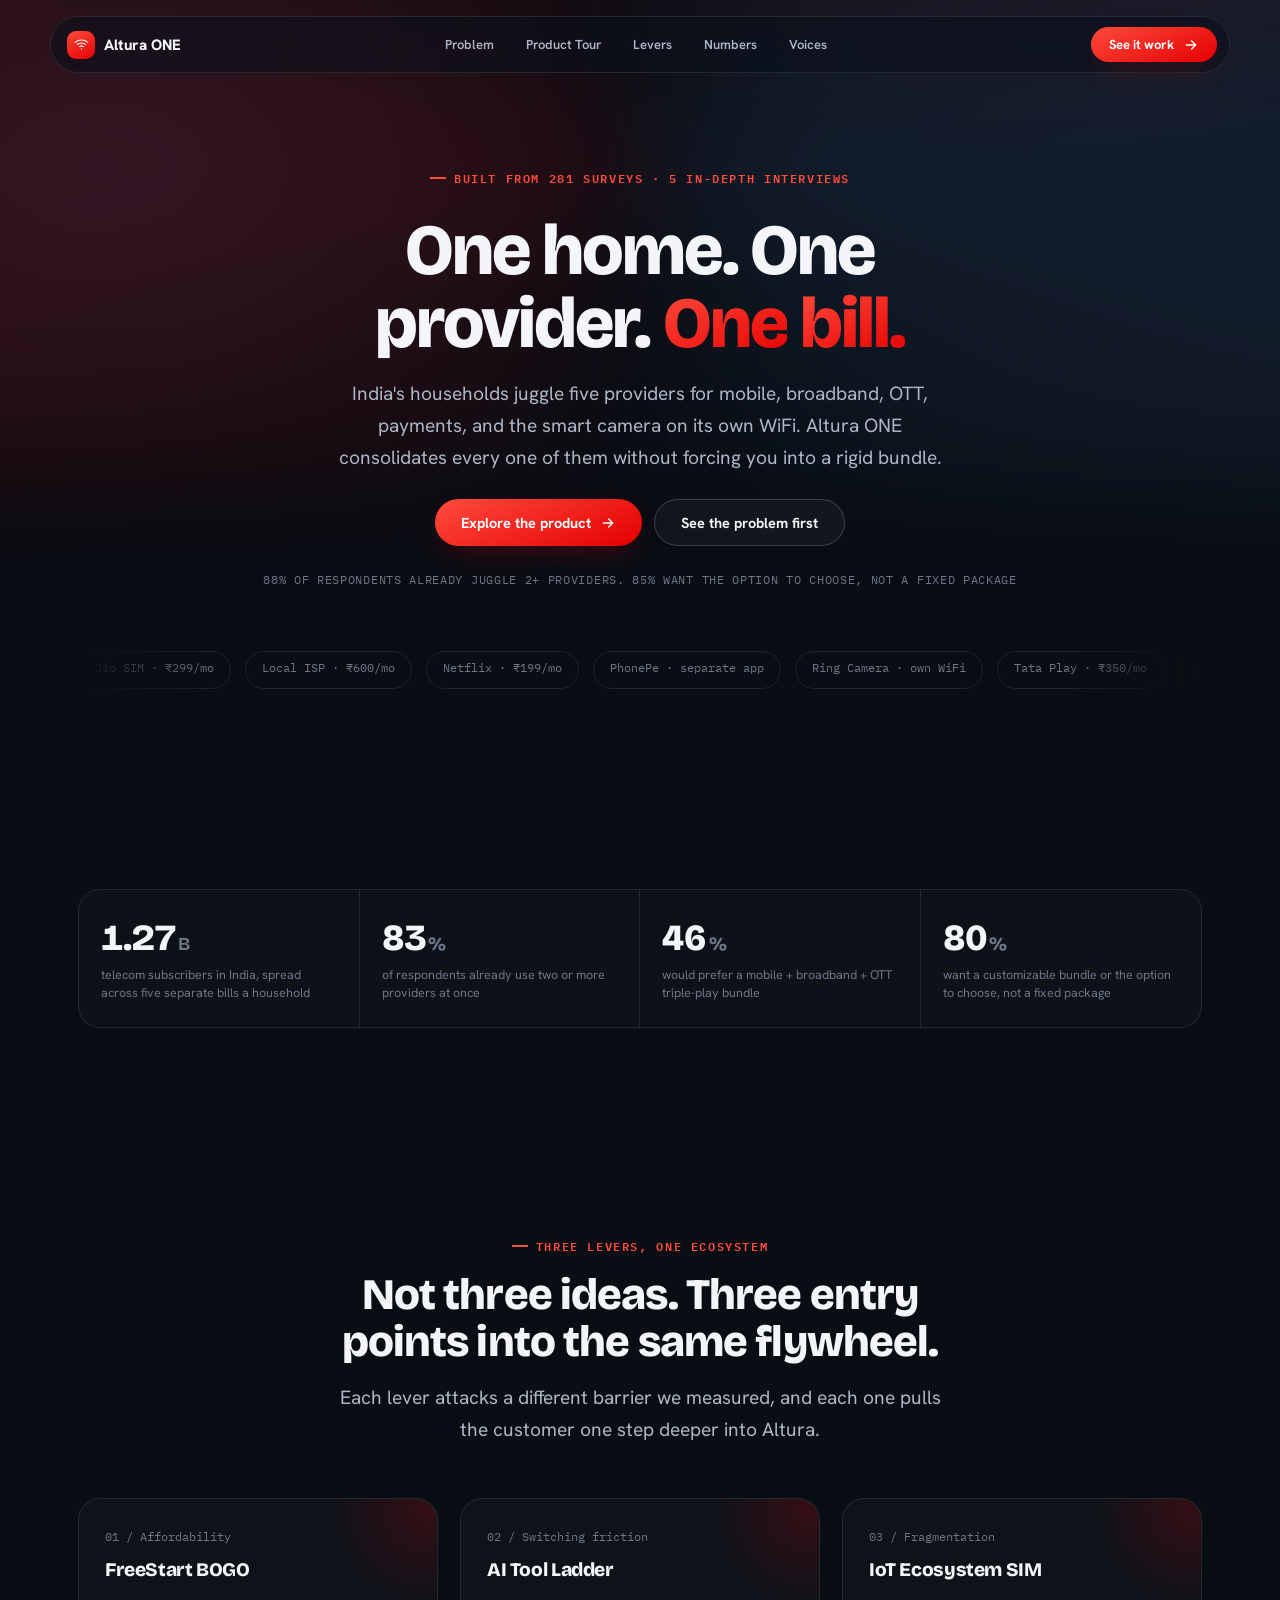
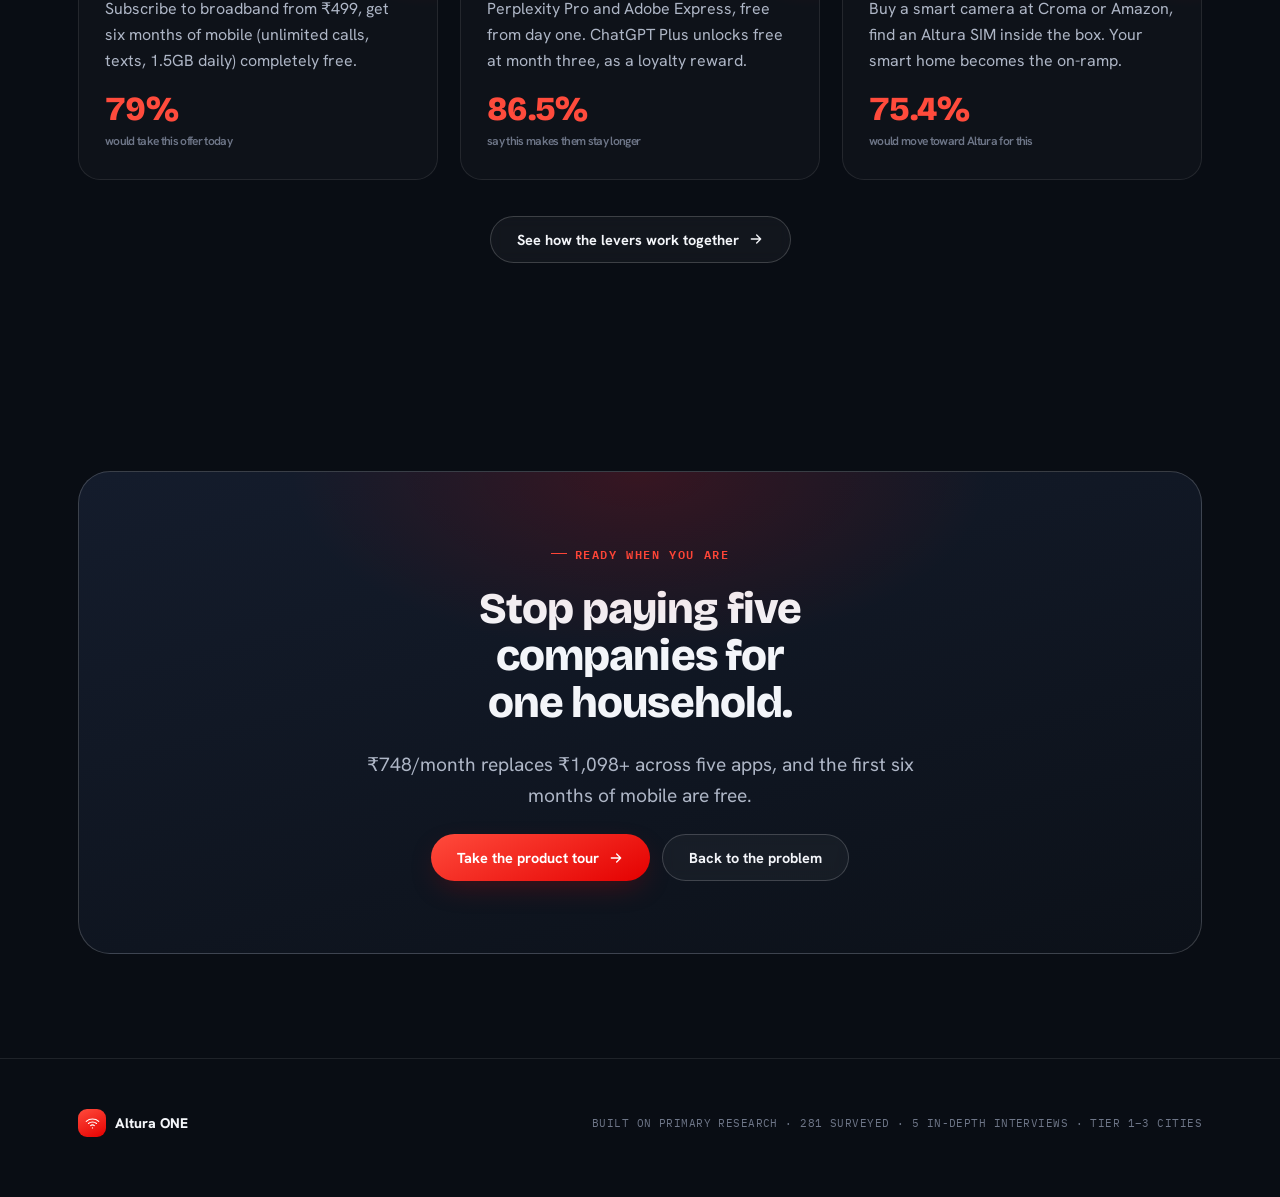
==== index.html @ 64c317bd "Initial commit: Altura ONE marketing site Multi-page static site (home, problem, product tour, lever" ====
<!DOCTYPE html>
<html lang="en">
<head>
<meta charset="UTF-8" />
<meta name="viewport" content="width=device-width, initial-scale=1" />
<title>Altura ONE — One Home. One Provider. One Bill.</title>
<meta name="description" content="Altura ONE consolidates mobile, broadband, OTT, AI tools, IoT, and payments into one household plan, built from research with 281 respondents and 5 in-depth interviews." />
<link rel="preconnect" href="https://fonts.googleapis.com" />
<link rel="preconnect" href="https://fonts.gstatic.com" crossorigin />
<link href="https://fonts.googleapis.com/css2?family=Bricolage+Grotesque:opsz,wght@12..96,200..800&family=Hanken+Grotesk:wght@400;500;600;700&family=IBM+Plex+Mono:wght@500;600&display=swap" rel="stylesheet" />
<link rel="stylesheet" href="css/styles.css" />
</head>
<body>

<svg style="display:none">
<symbol id="i-wifi" viewBox="0 0 24 24"><path d="M2 8.5c5.5-5 14.5-5 20 0" fill="none" stroke="currentColor" stroke-width="1.75" stroke-linecap="round"/><path d="M5.5 12c3.6-3.2 9.4-3.2 13 0" fill="none" stroke="currentColor" stroke-width="1.75" stroke-linecap="round"/><path d="M9 15.5c1.9-1.6 4.1-1.6 6 0" fill="none" stroke="currentColor" stroke-width="1.75" stroke-linecap="round"/><circle cx="12" cy="19" r="1.1" fill="currentColor" stroke="none"/></symbol>
<symbol id="i-arrow-r" viewBox="0 0 24 24"><path d="M5 12h14M13 6l6 6-6 6" fill="none" stroke="currentColor" stroke-width="2" stroke-linecap="round" stroke-linejoin="round"/></symbol>
<symbol id="i-sparkle" viewBox="0 0 24 24"><path d="M12 3l1.6 4.9L18.5 9l-4.9 1.6L12 15.5l-1.6-4.9L5.5 9l4.9-1.6L12 3z" fill="currentColor" stroke="none"/><path d="M19 15l.7 2.1L22 18l-2.3.9L19 21l-.7-2.1L16 18l2.3-.9L19 15z" fill="currentColor" stroke="none"/></symbol>
</svg>

<div class="nav-wrap">
  <nav class="nav" id="site-nav">
    <a class="nav-brand" href="index.html">
      <span class="nav-mark"><svg class="icon"><use href="#i-wifi"/></svg></span>
      Altura ONE
    </a>
    <div class="nav-links">
      <a href="html/problem.html">Problem</a>
      <a href="html/tour.html">Product Tour</a>
      <a href="html/levers.html">Levers</a>
      <a href="html/numbers.html">Numbers</a>
      <a href="html/voices.html">Voices</a>
    </div>
    <div class="nav-cta">
      <a class="btn btn-primary" href="html/tour.html">See it work <svg class="icon"><use href="#i-arrow-r"/></svg></a>
    </div>
  </nav>
</div>

<header class="hero" id="top">
  <div class="hero-glow"></div>
  <div class="container hero-inner">
    <span class="eyebrow">Built from 281 surveys · 5 in-depth interviews</span>
    <div class="hero-head">
      <h1 class="h1" id="hero-headline">
        <span class="word">One</span> <span class="word">home.</span>
        <span class="word">One</span> <span class="word">provider.</span>
        <span class="word hl">One</span> <span class="word hl">bill.</span>
      </h1>
      <p class="lede">India's households juggle five providers for mobile, broadband, OTT, payments, and the smart camera on its own WiFi. Altura ONE consolidates every one of them without forcing you into a rigid bundle.</p>
    </div>
    <div class="hero-actions">
      <a class="btn btn-primary" href="html/tour.html">Explore the product <svg class="icon"><use href="#i-arrow-r"/></svg></a>
      <a class="btn btn-ghost" href="html/problem.html">See the problem first</a>
    </div>
    <div class="hero-meta">88% OF RESPONDENTS ALREADY JUGGLE 2+ PROVIDERS. 85% WANT THE OPTION TO CHOOSE, NOT A FIXED PACKAGE</div>

    <div class="brand-drift" aria-hidden="true">
      <div class="brand-track" id="brand-track"></div>
    </div>
  </div>
</header>

<main>

  <section id="proof">
    <div class="container">
      <div class="proof-grid reveal-stagger" id="proof-grid">
        <div class="proof-cell"><div class="proof-num" data-count="1.34"><span class="v">0</span><span class="unit">B</span></div><div class="proof-label">telecom subscribers in India, spread across five separate bills a household</div></div>
        <div class="proof-cell"><div class="proof-num"><span class="v" data-count="88">0</span><span class="unit">%</span></div><div class="proof-label">of respondents already use two or more providers at once</div></div>
        <div class="proof-cell"><div class="proof-num"><span class="v" data-count="49">0</span><span class="unit">%</span></div><div class="proof-label">would prefer a mobile + broadband + OTT triple-play bundle</div></div>
        <div class="proof-cell"><div class="proof-num"><span class="v" data-count="85">0</span><span class="unit">%</span></div><div class="proof-label">want a customizable bundle or the option to choose, not a fixed package</div></div>
      </div>
    </div>
  </section>

  <section id="levers-preview">
    <div class="container">
      <div class="section-head center reveal">
        <span class="eyebrow">Three levers, one ecosystem</span>
        <h2 class="h2">Not three ideas. Three entry points into the same flywheel.</h2>
        <p class="lede" style="margin:0 auto;">Each lever attacks a different barrier we measured, and each one pulls the customer one step deeper into Altura.</p>
      </div>

      <div class="levers-grid reveal-stagger">
        <div class="lever-card">
          <div class="lever-glow"></div>
          <span class="lever-num">01 / Affordability</span>
          <h3 class="h3">FreeStart BOGO</h3>
          <p>Subscribe to broadband from ₹499, get six months of mobile (unlimited calls, texts, 1.5GB daily) completely free.</p>
          <div class="lever-stat">79%<span class="lbl">would take this offer today</span></div>
        </div>
        <div class="lever-card">
          <div class="lever-glow"></div>
          <span class="lever-num">02 / Switching friction</span>
          <h3 class="h3">AI Tool Ladder</h3>
          <p>Perplexity Pro and Adobe Express, free from day one. ChatGPT Plus unlocks free at month three, as a loyalty reward.</p>
          <div class="lever-stat">86.5%<span class="lbl">say this makes them stay longer</span></div>
        </div>
        <div class="lever-card">
          <div class="lever-glow"></div>
          <span class="lever-num">03 / Fragmentation</span>
          <h3 class="h3">IoT Ecosystem SIM</h3>
          <p>Buy a smart camera at Croma or Amazon, find an Altura SIM inside the box. Your smart home becomes the on-ramp.</p>
          <div class="lever-stat">75.4%<span class="lbl">would move toward Altura for this</span></div>
        </div>
      </div>

      <div style="text-align:center; margin-top:36px;" class="reveal">
        <a class="btn btn-ghost" href="html/levers.html">See how the levers work together <svg class="icon"><use href="#i-arrow-r"/></svg></a>
      </div>
    </div>
  </section>

  <section>
    <div class="container">
      <div class="cta-band reveal">
        <span class="eyebrow">Ready when you are</span>
        <h2 class="h2" style="max-width:18ch;">Stop paying five companies for one household.</h2>
        <p class="lede">₹748/month replaces ₹1,098+ across five apps, and the first six months of mobile are free.</p>
        <div class="hero-actions">
          <a class="btn btn-primary" href="html/tour.html">Take the product tour <svg class="icon"><use href="#i-arrow-r"/></svg></a>
          <a class="btn btn-ghost" href="html/problem.html">Back to the problem</a>
        </div>
      </div>
    </div>
  </section>

</main>

<footer>
  <div class="container footer-row">
    <div class="footer-brand">
      <span class="nav-mark"><svg class="icon"><use href="#i-wifi"/></svg></span>
      Altura ONE
    </div>
    <div class="footer-note">BUILT ON PRIMARY RESEARCH · 281 SURVEYED · 5 IN-DEPTH INTERVIEWS · TIER 1–3 CITIES</div>
  </div>
</footer>

<script src="js/script.js"></script>
</body>
</html>
---- css/styles.css ----
/* ===================================================================
   ALTURA ONE: marketing site
   Deliberate single-theme commitment: premium dark-navy telecom canvas,
   red as the one bold accent. (See README for rationale.)
=================================================================== */

*,*::before,*::after{ box-sizing:border-box; }
html{ scroll-behavior:smooth; }
@media (prefers-reduced-motion: reduce){ html{ scroll-behavior:auto; } }
body{ margin:0; }

:root{
  --bg:#090D14; --bg-1:#0C1119; --bg-2:#0F1523; --bg-3:#141C2C; --bg-4:#182136;
  --line:rgba(255,255,255,.09); --line-strong:rgba(255,255,255,.18);
  --text:#F3F5F9; --text-soft:#AEB6C6; --text-faint:#6E7688;
  --red:#E40000; --red-2:#FF4B3C; --red-glow:rgba(228,0,0,.35);
  --blue:#4C86C9; --blue-soft:#2A4A6E;
  --green:#33D488; --purple:#B48CFF; --gold:#F2B84B;
  --r-sm:8px; --r-md:14px; --r-lg:22px; --r-pill:999px;
  --font-display:'Bricolage Grotesque',-apple-system,BlinkMacSystemFont,'Segoe UI',sans-serif;
  --font-body:'Hanken Grotesk',-apple-system,BlinkMacSystemFont,'Segoe UI',sans-serif;
  --font-mono:'IBM Plex Mono',ui-monospace,'SF Mono','Cascadia Code',Consolas,monospace;
  --ease:cubic-bezier(.16,.84,.36,1);
  --container:1180px;
}

body{
  background:
    radial-gradient(1100px 640px at 82% -8%, rgba(228,0,0,.14), transparent 60%),
    radial-gradient(900px 560px at 8% 6%, rgba(76,134,201,.12), transparent 55%),
    var(--bg);
  color:var(--text);
  font-family:var(--font-body);
  font-variant-numeric:tabular-nums;
  -webkit-font-smoothing:antialiased;
  overflow-x:hidden;
}
img,svg{ display:block; max-width:100%; }
a{ color:inherit; text-decoration:none; }
:focus-visible{ outline:2px solid var(--red-2); outline-offset:3px; border-radius:4px; }
::selection{ background:var(--red); color:#fff; }

.container{ width:100%; max-width:var(--container); margin:0 auto; padding:0 28px; }
@media (max-width:640px){ .container{ padding:0 20px; } }

.eyebrow{
  font-family:var(--font-mono); font-size:11.5px; letter-spacing:.14em; text-transform:uppercase;
  color:var(--red-2); display:inline-flex; align-items:center; gap:8px; font-weight:600;
}
.eyebrow::before{ content:""; width:16px; height:1.5px; background:var(--red-2); display:inline-block; }

h1,h2,h3{ margin:0; font-family:var(--font-display); font-weight:800; letter-spacing:-0.02em; text-wrap:balance; color:var(--text); }
p{ margin:0; color:var(--text-soft); line-height:1.65; }

.h1{ font-size:clamp(2.6rem,5.6vw,4.6rem); line-height:1.02; letter-spacing:-0.03em; }
.h2{ font-size:clamp(1.9rem,3.4vw,2.85rem); line-height:1.08; }
.h3{ font-size:1.3rem; line-height:1.25; }
.lede{ font-size:clamp(1.02rem,1.5vw,1.2rem); color:var(--text-soft); max-width:56ch; line-height:1.65; }

.btn{
  font-family:var(--font-body); font-weight:700; font-size:14.5px; cursor:pointer; border:none;
  border-radius:var(--r-pill); padding:13px 26px; display:inline-flex; align-items:center; gap:9px;
  transition:transform .2s var(--ease), box-shadow .2s var(--ease), background .2s var(--ease), border-color .2s var(--ease);
}
.btn-primary{ background:linear-gradient(155deg,var(--red-2),var(--red)); color:#fff; box-shadow:0 10px 30px -10px var(--red-glow); }
.btn-primary:hover{ transform:translateY(-2px); box-shadow:0 16px 36px -10px var(--red-glow); }
.btn-ghost{ background:rgba(255,255,255,.04); color:var(--text); border:1.4px solid var(--line-strong); backdrop-filter:blur(6px); }
.btn-ghost:hover{ border-color:rgba(255,255,255,.4); background:rgba(255,255,255,.07); }
.btn .icon{ width:16px; height:16px; transition:transform .2s var(--ease); }
.btn-primary:hover .icon{ transform:translateX(3px); }
.icon{ width:1em; height:1em; }

/* ============================= NAV ============================= */
.nav-wrap{ position:fixed; top:16px; left:0; right:0; z-index:100; display:flex; justify-content:center; padding:0 20px; }
.nav{
  width:100%; max-width:var(--container); display:flex; align-items:center; justify-content:space-between;
  gap:16px; padding:10px 12px 10px 16px; border-radius:var(--r-pill);
  background:rgba(12,17,26,.66); border:1px solid var(--line); backdrop-filter:blur(16px) saturate(1.4);
  transition:background .3s var(--ease), border-color .3s var(--ease), box-shadow .3s var(--ease);
}
.nav.scrolled{ background:rgba(9,13,20,.86); border-color:var(--line-strong); box-shadow:0 18px 40px -20px rgba(0,0,0,.6); }
.nav-brand{ display:flex; align-items:center; gap:9px; font-weight:800; font-size:15px; letter-spacing:-0.01em; }
.nav-mark{ width:28px; height:28px; border-radius:9px; background:linear-gradient(155deg,var(--red-2),var(--red)); display:flex; align-items:center; justify-content:center; flex:none; }
.nav-mark .icon{ width:15px; height:15px; color:#fff; }
.nav-links{ display:flex; gap:4px; }
.nav-links a{
  font-size:13px; font-weight:600; color:var(--text-soft); padding:9px 14px; border-radius:var(--r-pill);
  transition:color .2s, background .2s;
}
.nav-links a:hover{ color:var(--text); background:rgba(255,255,255,.06); }
.nav-links a.active{ color:var(--text); background:rgba(228,0,0,.14); }
.nav-cta{ display:flex; align-items:center; gap:8px; }
.nav-cta .btn{ padding:9px 18px; font-size:13px; }
@media (max-width:920px){ .nav-links{ display:none; } }

/* ============================= HERO ============================= */
.hero{ position:relative; padding:168px 0 96px; overflow:hidden; }
.hero-glow{
  position:absolute; inset:-20% -10% auto -10%; height:640px; z-index:-1; pointer-events:none;
  background:conic-gradient(from 180deg at 50% 50%, transparent 0deg, rgba(228,0,0,.16) 90deg, transparent 180deg, rgba(76,134,201,.14) 270deg, transparent 360deg);
  filter:blur(60px);
}
@media (prefers-reduced-motion: no-preference){ .hero-glow{ animation:spin 34s linear infinite; } }
@keyframes spin{ to{ transform:rotate(360deg); } }

.hero-inner{ text-align:center; display:flex; flex-direction:column; align-items:center; gap:26px; }
.hero-head{ display:flex; flex-direction:column; gap:18px; align-items:center; }
.hero .h1{ max-width:15ch; }
.hero .h1 .word{ display:inline-block; opacity:0; transform:translateY(.4em); filter:blur(6px); }
.hero .h1 .word.hl{ background:linear-gradient(155deg,var(--red-2),var(--red)); -webkit-background-clip:text; background-clip:text; color:transparent; }
@media (prefers-reduced-motion: no-preference){
  .hero .h1 .word{ animation:reveal-word .9s var(--ease) forwards; }
}
@media (prefers-reduced-motion: reduce){ .hero .h1 .word{ opacity:1; transform:none; filter:none; } }
@keyframes reveal-word{ to{ opacity:1; transform:translateY(0); filter:blur(0); } }

.hero-actions{ display:flex; gap:12px; flex-wrap:wrap; justify-content:center; }
.hero-meta{ font-family:var(--font-mono); font-size:11.5px; color:var(--text-faint); letter-spacing:.06em; }

/* device strip in hero */
.brand-drift{ margin-top:38px; width:100%; overflow:hidden; -webkit-mask-image:linear-gradient(90deg,transparent,#000 12%,#000 88%,transparent); mask-image:linear-gradient(90deg,transparent,#000 12%,#000 88%,transparent); }
.brand-track{ display:flex; gap:14px; width:max-content; }
@media (prefers-reduced-motion: no-preference){ .brand-track{ animation:drift 26s linear infinite; } }
@keyframes drift{ from{ transform:translateX(0); } to{ transform:translateX(-50%); } }
.brand-chip{ font-family:var(--font-mono); font-size:12px; color:var(--text-faint); border:1px solid var(--line); border-radius:var(--r-pill); padding:8px 16px; white-space:nowrap; }
.brand-chip b{ color:var(--text-soft); font-weight:600; }

/* ============================= SUB-PAGE HERO ============================= */
.page-hero{ position:relative; padding:150px 0 64px; overflow:hidden; }
.page-hero .hero-glow{ height:420px; opacity:.8; }
.page-hero-inner{ display:flex; flex-direction:column; gap:16px; max-width:760px; }
.page-crumb{ font-family:var(--font-mono); font-size:11.5px; color:var(--text-faint); letter-spacing:.05em; display:flex; align-items:center; gap:8px; }
.page-crumb a{ color:var(--text-faint); transition:color .2s; }
.page-crumb a:hover{ color:var(--text-soft); }

/* ============================= SEQUENTIAL PAGE NAV ============================= */
.page-next{
  display:flex; justify-content:space-between; align-items:center; gap:20px; flex-wrap:wrap;
  border:1px solid var(--line); border-radius:var(--r-lg); padding:22px 26px; margin-top:8px;
  background:rgba(255,255,255,.02); transition:border-color .25s, background .25s;
}
.page-next:hover{ border-color:var(--line-strong); background:rgba(255,255,255,.04); }
.page-next-label{ font-family:var(--font-mono); font-size:10.5px; letter-spacing:.1em; text-transform:uppercase; color:var(--text-faint); }
.page-next-title{ font-family:var(--font-display); font-weight:800; font-size:1.05rem; margin-top:4px; }
.page-next .icon{ width:20px; height:20px; color:var(--red-2); flex:none; transition:transform .25s var(--ease); }
.page-next:hover .icon{ transform:translateX(5px); }

/* ============================= SECTION SCAFFOLD ============================= */
section{ position:relative; padding:104px 0; }
.section-head{ display:flex; flex-direction:column; gap:16px; margin-bottom:52px; max-width:680px; }
.section-head.center{ margin-left:auto; margin-right:auto; text-align:center; align-items:center; }

.reveal{ opacity:0; transform:translateY(26px); transition:opacity .8s var(--ease), transform .8s var(--ease); }
.reveal.in{ opacity:1; transform:translateY(0); }
.reveal-stagger > *{ opacity:0; transform:translateY(22px); transition:opacity .7s var(--ease), transform .7s var(--ease); }
.reveal-stagger.in > *{ opacity:1; transform:translateY(0); }
.reveal-stagger.in > *:nth-child(1){ transition-delay:.03s; }
.reveal-stagger.in > *:nth-child(2){ transition-delay:.11s; }
.reveal-stagger.in > *:nth-child(3){ transition-delay:.19s; }
.reveal-stagger.in > *:nth-child(4){ transition-delay:.27s; }
.reveal-stagger.in > *:nth-child(5){ transition-delay:.35s; }
.reveal-stagger.in > *:nth-child(6){ transition-delay:.43s; }
.reveal-stagger.in > *:nth-child(7){ transition-delay:.51s; }
.reveal-stagger.in > *:nth-child(8){ transition-delay:.59s; }
@media (prefers-reduced-motion: reduce){ .reveal,.reveal-stagger > *{ opacity:1; transform:none; transition:none; } }

/* ============================= PROOF STRIP ============================= */
.proof{ padding:0 0 40px; }
.proof-grid{ display:grid; grid-template-columns:repeat(4,1fr); border:1px solid var(--line); border-radius:var(--r-lg); overflow:hidden; background:rgba(255,255,255,.02); }
.proof-cell{ padding:26px 22px; border-right:1px solid var(--line); }
.proof-cell:last-child{ border-right:none; }
.proof-num{ font-family:var(--font-display); font-size:clamp(1.6rem,3vw,2.3rem); font-weight:800; letter-spacing:-0.02em; color:var(--text); display:flex; align-items:baseline; gap:2px; }
.proof-num .unit{ font-size:.5em; color:var(--text-faint); font-weight:700; }
.proof-label{ font-size:12.5px; color:var(--text-faint); margin-top:6px; line-height:1.4; }
@media (max-width:820px){ .proof-grid{ grid-template-columns:repeat(2,1fr); } .proof-cell{ border-bottom:1px solid var(--line); } }

/* ============================= TOUR (TOGGLE SHOWCASE) ============================= */
.tour-tabs{
  display:flex; flex-wrap:nowrap; gap:8px; padding:8px; border:1px solid var(--line); border-radius:var(--r-pill);
  background:rgba(255,255,255,.02); position:relative; margin-bottom:36px;
  overflow-x:auto; scrollbar-width:none; -ms-overflow-style:none; -webkit-overflow-scrolling:touch;
  -webkit-mask-image:linear-gradient(90deg,transparent,#000 3%,#000 94%,transparent);
  mask-image:linear-gradient(90deg,transparent,#000 3%,#000 94%,transparent);
}
.tour-tabs::-webkit-scrollbar{ display:none; }
.tour-tab{
  font-family:var(--font-body); font-size:13px; font-weight:700; color:var(--text-faint); background:none; border:none; cursor:pointer;
  padding:10px 18px; border-radius:var(--r-pill); display:flex; align-items:center; gap:8px; white-space:nowrap; flex:none;
  transition:color .25s var(--ease);
  position:relative; z-index:2;
}
.tour-tab .n{ font-family:var(--font-mono); font-size:10px; opacity:.7; }
.tour-tab.active{ color:#fff; }
.tour-tab:hover:not(.active){ color:var(--text-soft); }
.tour-indicator{
  position:absolute; height:calc(100% - 16px); top:8px; border-radius:var(--r-pill);
  background:linear-gradient(155deg,var(--red-2),var(--red)); box-shadow:0 8px 22px -8px var(--red-glow);
  transition:transform .45s var(--ease), width .45s var(--ease); z-index:1;
}

.tour-panel{ display:none; }
.tour-panel.active{ display:grid; grid-template-columns:1fr 1fr; gap:56px; align-items:center; }
@media (max-width:900px){ .tour-panel.active{ grid-template-columns:1fr; gap:32px; } }

.tour-copy{ display:flex; flex-direction:column; gap:18px; }
@media (prefers-reduced-motion: no-preference){
  .tour-panel.active .tour-copy > *{ animation:panel-in .55s var(--ease) both; }
  .tour-panel.active .tour-copy > *:nth-child(2){ animation-delay:.05s; }
  .tour-panel.active .tour-copy > *:nth-child(3){ animation-delay:.1s; }
  .tour-panel.active .tour-copy > *:nth-child(4){ animation-delay:.15s; }
  .tour-panel.active .tour-copy > *:nth-child(5){ animation-delay:.2s; }
  .tour-panel.active .tour-visual{ animation:panel-in .6s var(--ease) both; animation-delay:.08s; }
}
@keyframes panel-in{ from{ opacity:0; transform:translateY(14px); } to{ opacity:1; transform:translateY(0); } }

.stat-pill{ display:inline-flex; align-items:baseline; gap:7px; font-family:var(--font-mono); font-size:12.5px; color:var(--text-soft); background:rgba(255,255,255,.04); border:1px solid var(--line); padding:7px 13px; border-radius:var(--r-pill); width:fit-content; }
.stat-pill b{ color:var(--red-2); font-size:14px; }

.tour-quote{ border-left:2.5px solid var(--red); padding-left:16px; font-size:14.5px; color:var(--text-soft); line-height:1.6; font-style:normal; }
.tour-quote cite{ display:block; margin-top:8px; font-family:var(--font-mono); font-size:11px; color:var(--text-faint); font-style:normal; letter-spacing:.03em; }

.tour-visual{ position:relative; }
.visual-card{
  border-radius:var(--r-lg); border:1px solid var(--line-strong); background:linear-gradient(165deg,var(--bg-3),var(--bg-2));
  padding:26px; box-shadow:0 30px 60px -30px rgba(0,0,0,.7);
}
.visual-row{ display:flex; align-items:center; gap:12px; padding:13px 0; border-bottom:1px dashed var(--line); }
.visual-row:last-child{ border-bottom:none; }
.visual-ico{ width:36px; height:36px; border-radius:10px; background:rgba(255,255,255,.05); display:flex; align-items:center; justify-content:center; flex:none; }
.visual-ico .icon{ width:17px; height:17px; }
.visual-title{ font-size:13px; font-weight:700; color:var(--text); }
.visual-sub{ font-size:11.5px; color:var(--text-faint); margin-top:2px; }
.visual-tag{ margin-left:auto; font-family:var(--font-mono); font-size:10.5px; padding:4px 9px; border-radius:var(--r-pill); }
.tag-green{ background:rgba(51,212,136,.14); color:var(--green); }
.tag-red{ background:rgba(228,0,0,.14); color:var(--red-2); }
.tag-blue{ background:rgba(76,134,201,.16); color:var(--blue); }
.tag-purple{ background:rgba(180,140,255,.15); color:var(--purple); }
.tag-gold{ background:rgba(242,184,75,.15); color:var(--gold); }

.visual-total{ display:flex; justify-content:space-between; align-items:baseline; margin-top:16px; padding-top:16px; border-top:1px solid var(--line); }
.visual-total .amt{ font-family:var(--font-display); font-size:26px; font-weight:800; }

/* ============================= LEVERS ============================= */
.levers-grid{ display:grid; grid-template-columns:repeat(3,1fr); gap:22px; }
@media (max-width:900px){ .levers-grid{ grid-template-columns:1fr; } }
.lever-card{
  border:1px solid var(--line); border-radius:var(--r-lg); padding:30px 26px; background:rgba(255,255,255,.025);
  transition:transform .3s var(--ease), border-color .3s var(--ease), background .3s var(--ease);
  display:flex; flex-direction:column; gap:14px; position:relative; overflow:hidden;
}
.lever-card:hover{ transform:translateY(-6px); border-color:var(--line-strong); background:rgba(255,255,255,.045); }
.lever-num{ font-family:var(--font-mono); font-size:12px; color:var(--text-faint); }
.lever-card .h3{ font-size:1.2rem; }
.lever-stat{ font-family:var(--font-display); font-size:2.1rem; font-weight:800; color:var(--red-2); letter-spacing:-0.02em; margin-top:auto; }
.lever-stat .lbl{ display:block; font-family:var(--font-body); font-size:12px; font-weight:600; color:var(--text-faint); margin-top:4px; }
.lever-glow{ position:absolute; width:200px; height:200px; border-radius:50%; background:radial-gradient(circle,var(--red-glow),transparent 70%); top:-90px; right:-90px; opacity:.5; pointer-events:none; }

.synergy-line{ display:flex; align-items:center; justify-content:center; gap:10px; margin-top:36px; color:var(--text-faint); font-family:var(--font-mono); font-size:12px; flex-wrap:wrap; }
.synergy-line .icon{ width:14px; height:14px; }

/* ============================= NUMBERS ============================= */
.numbers-grid{ display:grid; grid-template-columns:1.15fr 1fr; gap:40px; align-items:center; }
@media (max-width:900px){ .numbers-grid{ grid-template-columns:1fr; } }
.chart-card{ border:1px solid var(--line); border-radius:var(--r-lg); padding:28px; background:rgba(255,255,255,.02); }
.chart-bars{ display:flex; align-items:flex-end; gap:22px; height:190px; margin-top:26px; }
.chart-col{ flex:1; display:flex; flex-direction:column; align-items:center; gap:10px; height:100%; justify-content:flex-end; }
.chart-fill{ width:100%; max-width:64px; border-radius:8px 8px 3px 3px; background:linear-gradient(180deg,var(--red-2),var(--red)); position:relative; height:0; transition:height 1.1s var(--ease); }
.chart-fill.alt{ background:linear-gradient(180deg,var(--blue),var(--blue-soft)); }
.chart-fill .amt{ position:absolute; top:-24px; left:0; right:0; text-align:center; font-family:var(--font-mono); font-size:12px; color:var(--text-soft); }
.chart-label{ font-size:11.5px; color:var(--text-faint); font-family:var(--font-mono); }

.metric-list{ display:flex; flex-direction:column; gap:0; }
.metric-row{ display:flex; justify-content:space-between; align-items:center; padding:18px 0; border-bottom:1px solid var(--line); }
.metric-row:first-child{ padding-top:0; }
.metric-name{ font-size:13.5px; color:var(--text-soft); }
.metric-val{ font-family:var(--font-display); font-weight:800; font-size:1.15rem; }
.metric-val .delta{ font-family:var(--font-mono); font-size:11px; font-weight:600; color:var(--green); margin-left:8px; }

/* ============================= QUOTES ============================= */
.quotes-grid{ display:grid; grid-template-columns:repeat(3,1fr); gap:18px; }
@media (max-width:980px){ .quotes-grid{ grid-template-columns:repeat(2,1fr); } }
@media (max-width:640px){ .quotes-grid{ grid-template-columns:1fr; } }
.quote-card{ border:1px solid var(--line); border-radius:var(--r-md); padding:22px; background:rgba(255,255,255,.02); display:flex; flex-direction:column; gap:14px; transition:border-color .3s, transform .3s var(--ease); }
.quote-card:hover{ border-color:var(--line-strong); transform:translateY(-3px); }
.quote-card p{ font-size:14px; color:var(--text); line-height:1.55; }
.quote-person{ display:flex; align-items:center; gap:10px; margin-top:auto; }
.quote-avatar{ width:34px; height:34px; border-radius:50%; background:linear-gradient(155deg,var(--blue),var(--blue-soft)); display:flex; align-items:center; justify-content:center; font-weight:800; font-size:13px; color:#fff; flex:none; }
.quote-name{ font-size:12.5px; font-weight:700; }
.quote-role{ font-size:11px; color:var(--text-faint); }

/* ============================= FINAL CTA ============================= */
.cta-band{ border:1px solid var(--line-strong); border-radius:32px; padding:72px 40px; text-align:center; display:flex; flex-direction:column; align-items:center; gap:22px; position:relative; overflow:hidden; background:linear-gradient(165deg,var(--bg-3),var(--bg-1)); }
.cta-band::before{ content:""; position:absolute; inset:0; background:radial-gradient(500px 260px at 50% 0%, var(--red-glow), transparent 70%); opacity:.5; pointer-events:none; }

/* ============================= FOOTER ============================= */
footer{ padding:50px 0 60px; border-top:1px solid var(--line); }
.footer-row{ display:flex; justify-content:space-between; align-items:center; flex-wrap:wrap; gap:16px; }
.footer-brand{ display:flex; align-items:center; gap:9px; font-weight:800; font-size:14px; }
.footer-note{ font-family:var(--font-mono); font-size:11px; color:var(--text-faint); letter-spacing:.04em; }
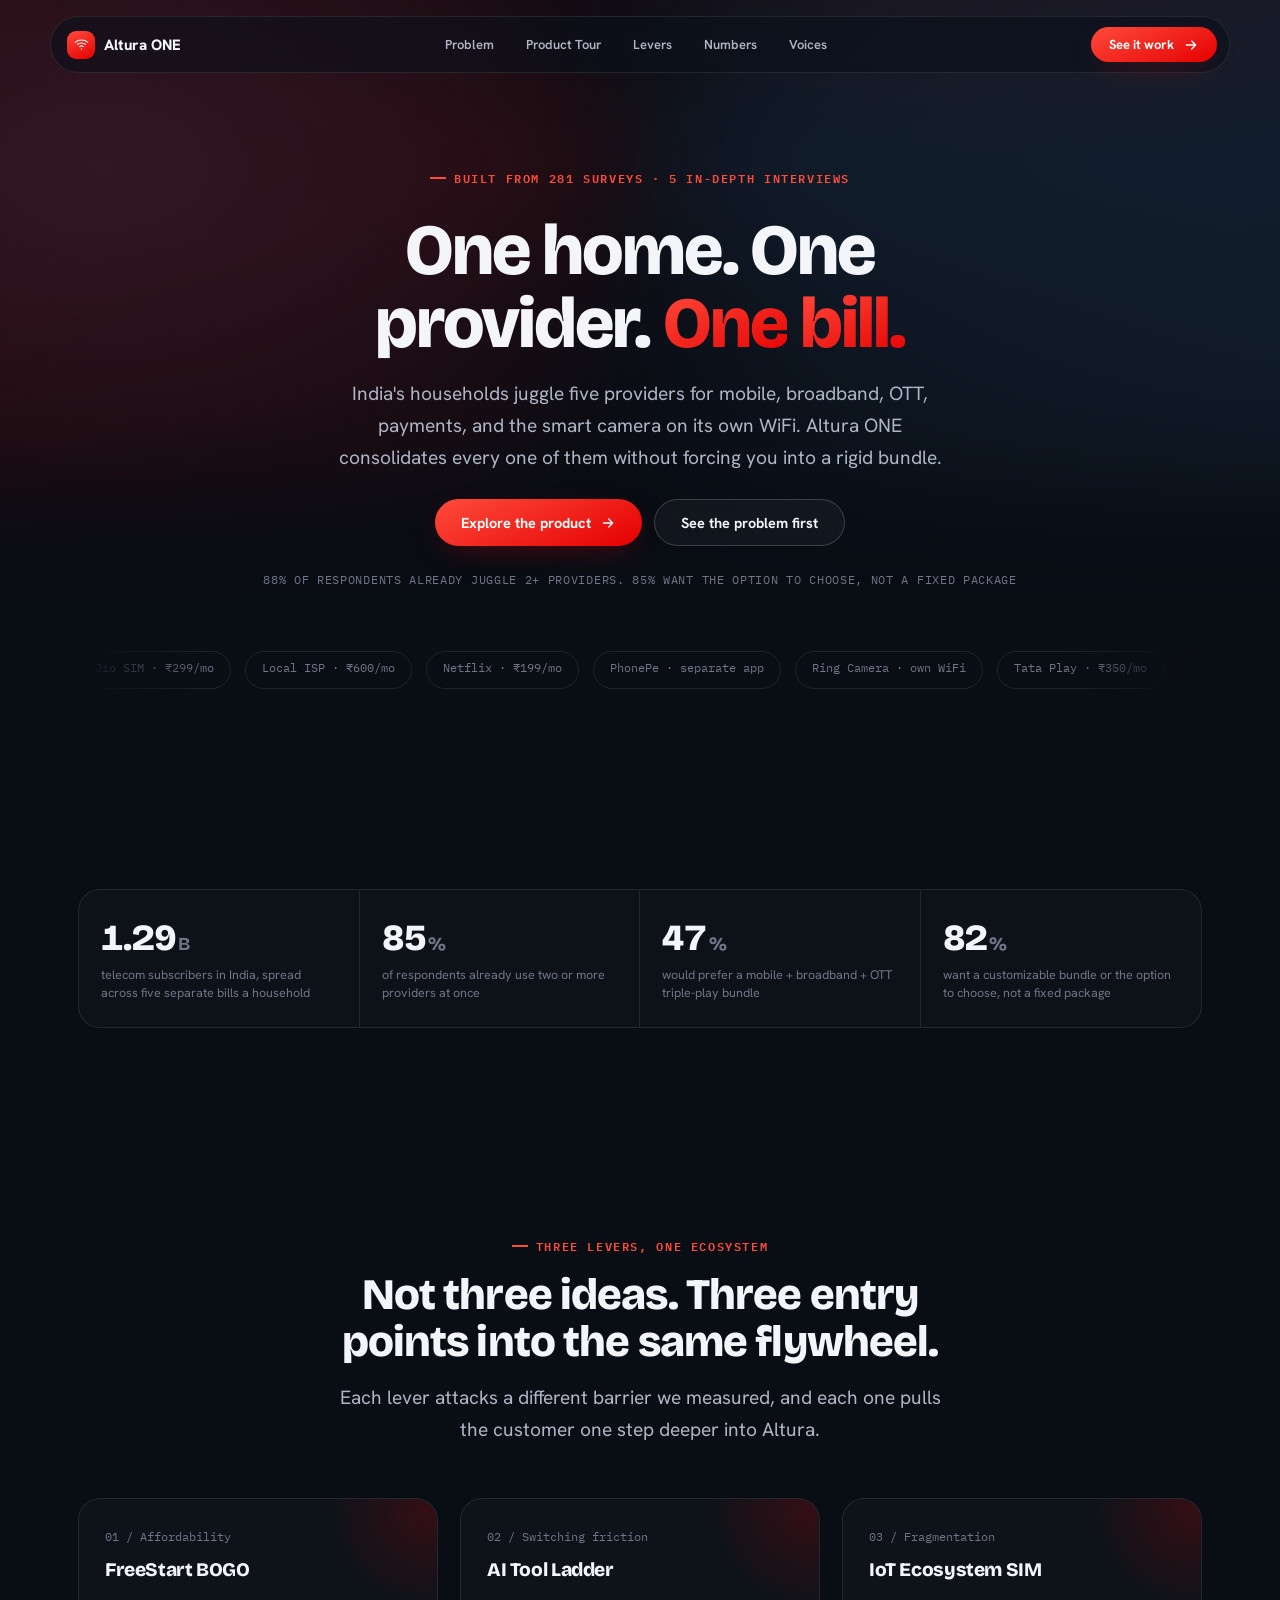
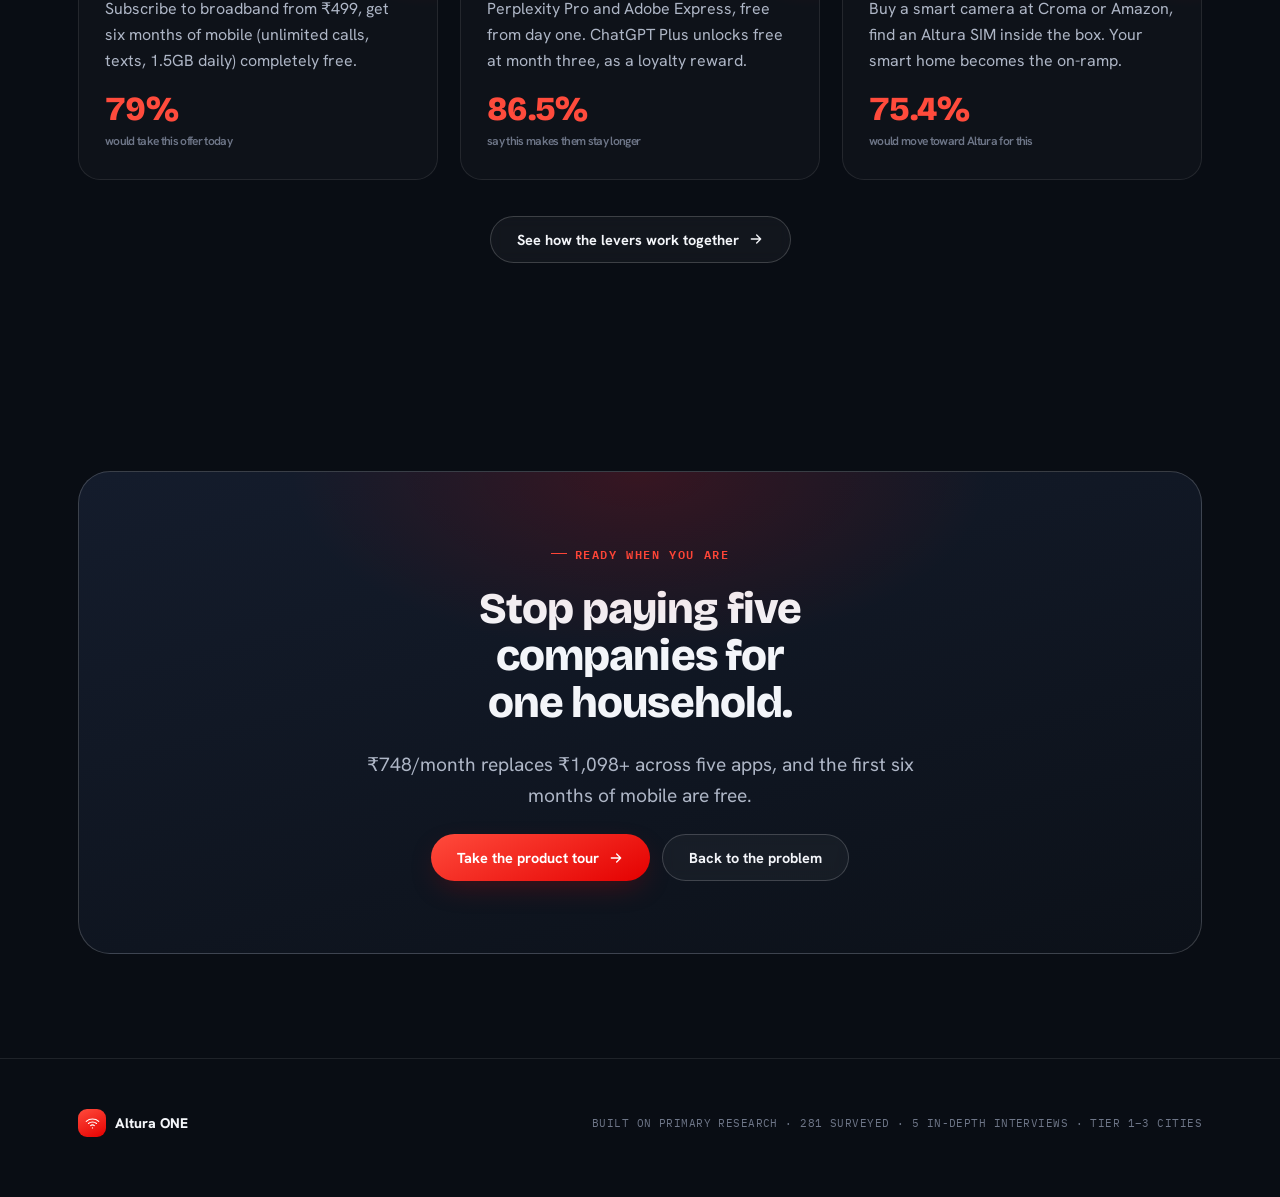
==== commit bfbb4699: "Fix mobile navigation: add hamburger menu below 920px Nav links previously just disappeared on table" ====
--- a/index.html
+++ b/index.html
@@ -16,6 +16,8 @@
 <symbol id="i-wifi" viewBox="0 0 24 24"><path d="M2 8.5c5.5-5 14.5-5 20 0" fill="none" stroke="currentColor" stroke-width="1.75" stroke-linecap="round"/><path d="M5.5 12c3.6-3.2 9.4-3.2 13 0" fill="none" stroke="currentColor" stroke-width="1.75" stroke-linecap="round"/><path d="M9 15.5c1.9-1.6 4.1-1.6 6 0" fill="none" stroke="currentColor" stroke-width="1.75" stroke-linecap="round"/><circle cx="12" cy="19" r="1.1" fill="currentColor" stroke="none"/></symbol>
 <symbol id="i-arrow-r" viewBox="0 0 24 24"><path d="M5 12h14M13 6l6 6-6 6" fill="none" stroke="currentColor" stroke-width="2" stroke-linecap="round" stroke-linejoin="round"/></symbol>
 <symbol id="i-sparkle" viewBox="0 0 24 24"><path d="M12 3l1.6 4.9L18.5 9l-4.9 1.6L12 15.5l-1.6-4.9L5.5 9l4.9-1.6L12 3z" fill="currentColor" stroke="none"/><path d="M19 15l.7 2.1L22 18l-2.3.9L19 21l-.7-2.1L16 18l2.3-.9L19 15z" fill="currentColor" stroke="none"/></symbol>
+<symbol id="i-menu" viewBox="0 0 24 24"><line x1="4" y1="7" x2="20" y2="7" stroke="currentColor" stroke-width="2" stroke-linecap="round"/><line x1="4" y1="12" x2="20" y2="12" stroke="currentColor" stroke-width="2" stroke-linecap="round"/><line x1="4" y1="17" x2="20" y2="17" stroke="currentColor" stroke-width="2" stroke-linecap="round"/></symbol>
+<symbol id="i-x" viewBox="0 0 24 24"><path d="M6 6l12 12M18 6L6 18" fill="none" stroke="currentColor" stroke-width="2" stroke-linecap="round"/></symbol>
 </svg>
 
 <div class="nav-wrap">
@@ -33,9 +35,21 @@
     </div>
     <div class="nav-cta">
       <a class="btn btn-primary" href="html/tour.html">See it work <svg class="icon"><use href="#i-arrow-r"/></svg></a>
+      <button class="nav-toggle" id="nav-toggle" aria-label="Toggle menu" aria-expanded="false">
+        <svg class="icon i-open"><use href="#i-menu"/></svg>
+        <svg class="icon i-close"><use href="#i-x"/></svg>
+      </button>
     </div>
   </nav>
 </div>
+<nav class="nav-mobile" id="nav-mobile" aria-label="Mobile navigation">
+  <a href="html/problem.html">Problem</a>
+  <a href="html/tour.html">Product Tour</a>
+  <a href="html/levers.html">Levers</a>
+  <a href="html/numbers.html">Numbers</a>
+  <a href="html/voices.html">Voices</a>
+  <a href="html/tour.html" class="nav-mobile-cta">See it work →</a>
+</nav>
 
 <header class="hero" id="top">
   <div class="hero-glow"></div>
--- a/css/styles.css
+++ b/css/styles.css
@@ -91,7 +91,36 @@
 .nav-links a.active{ color:var(--text); background:rgba(228,0,0,.14); }
 .nav-cta{ display:flex; align-items:center; gap:8px; }
 .nav-cta .btn{ padding:9px 18px; font-size:13px; }
-@media (max-width:920px){ .nav-links{ display:none; } }
+
+.nav-toggle{
+  display:none; width:38px; height:38px; border-radius:50%; flex:none; position:relative;
+  border:1px solid var(--line-strong); background:rgba(255,255,255,.04); align-items:center; justify-content:center; cursor:pointer;
+}
+.nav-toggle .icon{ width:18px; height:18px; position:absolute; }
+.nav-toggle .i-close{ opacity:0; transform:rotate(-45deg); transition:opacity .2s, transform .2s; }
+.nav-toggle .i-open{ opacity:1; transform:rotate(0deg); transition:opacity .2s, transform .2s; }
+.nav-toggle.open .i-open{ opacity:0; transform:rotate(45deg); }
+.nav-toggle.open .i-close{ opacity:1; transform:rotate(0deg); }
+
+.nav-mobile{
+  display:none; flex-direction:column; gap:2px; position:fixed; top:74px; left:20px; right:20px; z-index:99;
+  background:rgba(9,13,20,.97); border:1px solid var(--line-strong); border-radius:20px; padding:10px;
+  backdrop-filter:blur(18px) saturate(1.4); box-shadow:0 24px 50px -20px rgba(0,0,0,.6);
+}
+.nav-mobile.open{ display:flex; }
+.nav-mobile a{
+  font-size:14.5px; font-weight:600; color:var(--text-soft); padding:13px 15px; border-radius:12px;
+  transition:color .2s, background .2s;
+}
+.nav-mobile a:hover{ color:var(--text); background:rgba(255,255,255,.06); }
+.nav-mobile a.active{ color:var(--text); background:rgba(228,0,0,.14); }
+.nav-mobile .nav-mobile-cta{ margin-top:6px; color:var(--red-2) !important; }
+
+@media (max-width:920px){
+  .nav-links{ display:none; }
+  .nav-cta .btn-primary{ display:none; }
+  .nav-toggle{ display:flex; }
+}
 
 /* ============================= HERO ============================= */
 .hero{ position:relative; padding:168px 0 96px; overflow:hidden; }
